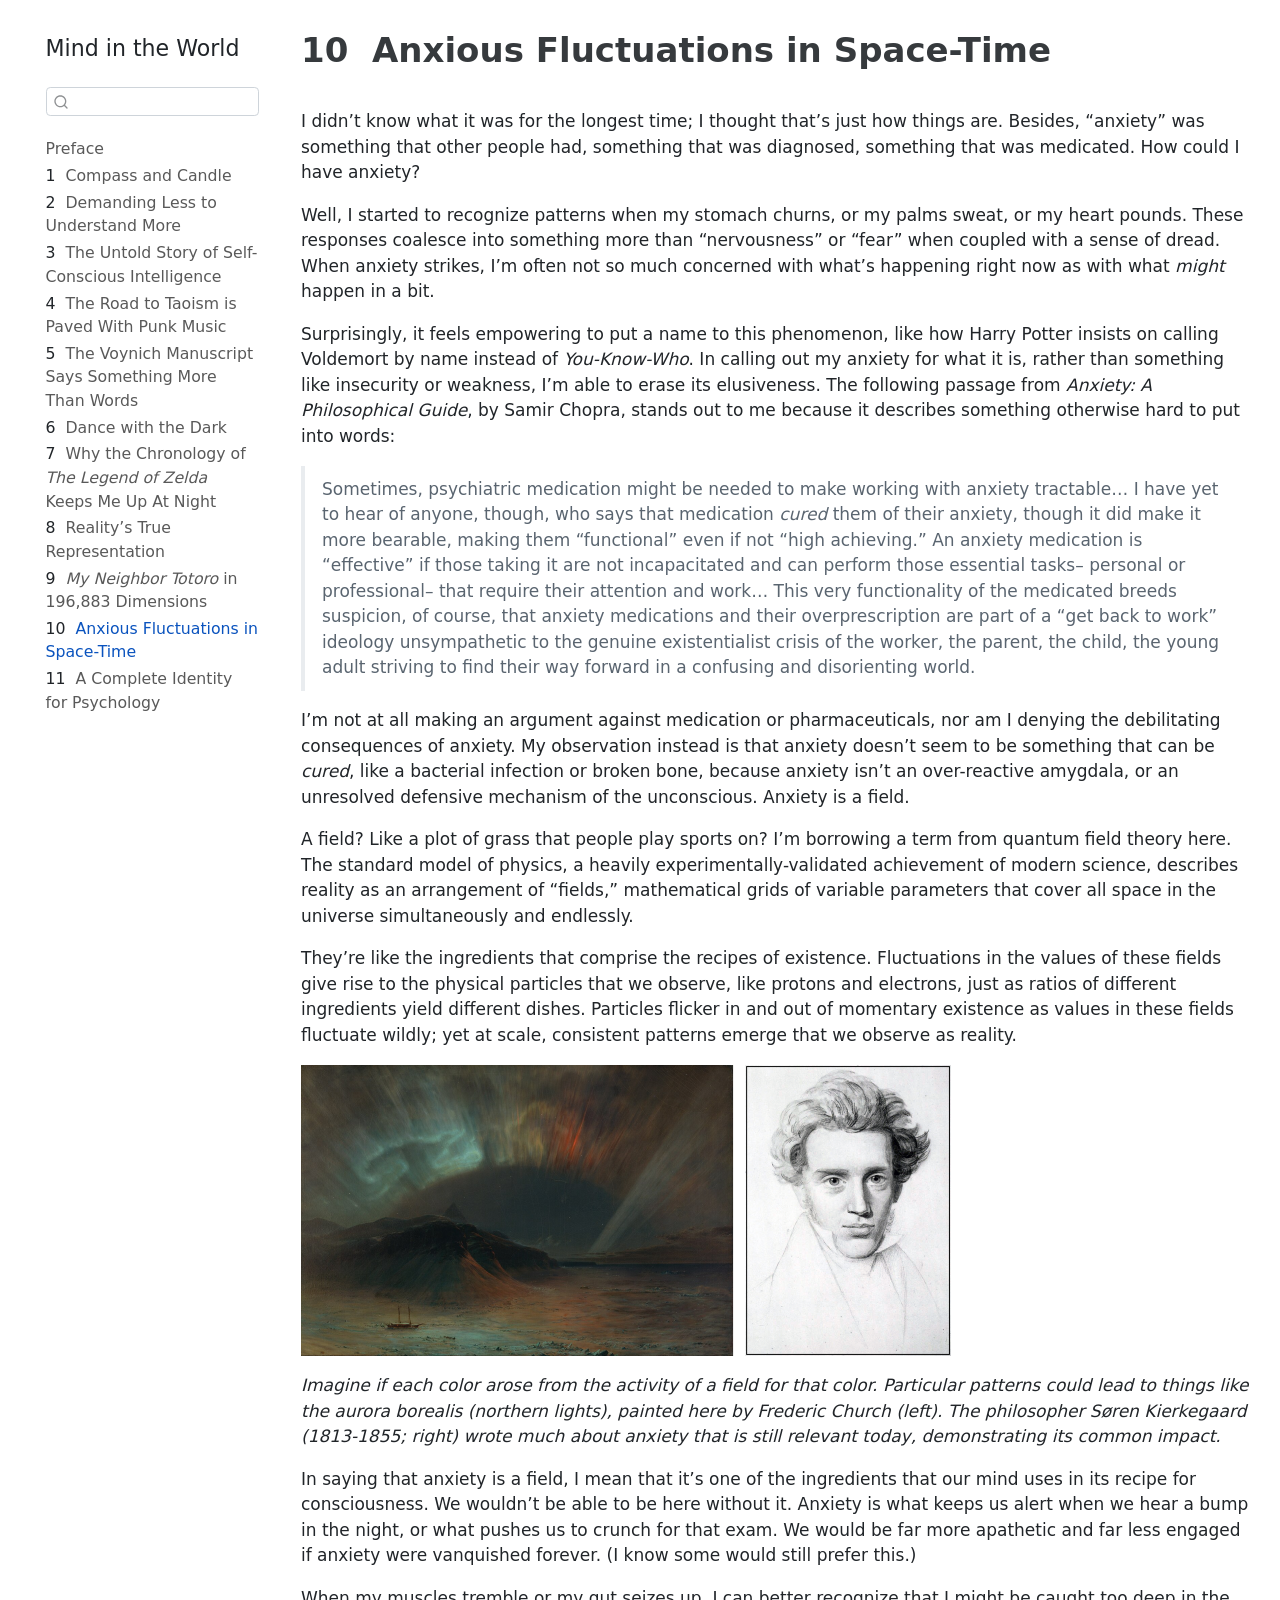
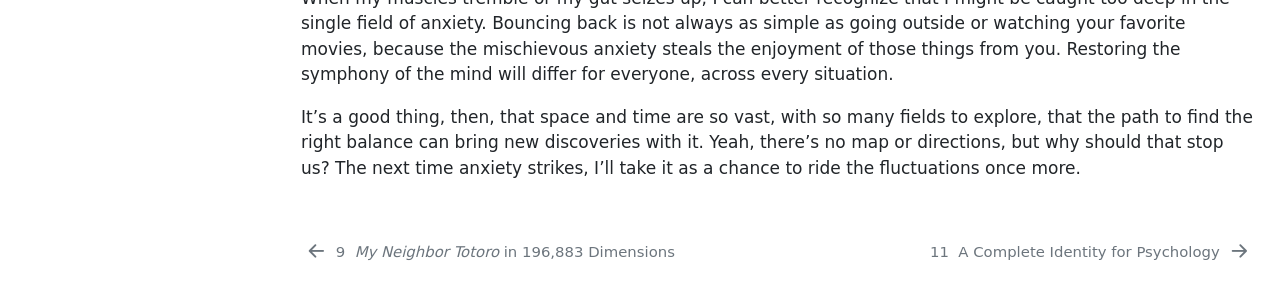
==== docs/anxiety.html @ 8a049e77 "add files" ====
<!DOCTYPE html>
<html xmlns="http://www.w3.org/1999/xhtml" lang="en" xml:lang="en"><head>

<meta charset="utf-8">
<meta name="generator" content="quarto-1.3.450">

<meta name="viewport" content="width=device-width, initial-scale=1.0, user-scalable=yes">


<title>Mind in the World - 10&nbsp; Anxious Fluctuations in Space-Time</title>
<style>
code{white-space: pre-wrap;}
span.smallcaps{font-variant: small-caps;}
div.columns{display: flex; gap: min(4vw, 1.5em);}
div.column{flex: auto; overflow-x: auto;}
div.hanging-indent{margin-left: 1.5em; text-indent: -1.5em;}
ul.task-list{list-style: none;}
ul.task-list li input[type="checkbox"] {
  width: 0.8em;
  margin: 0 0.8em 0.2em -1em; /* quarto-specific, see https://github.com/quarto-dev/quarto-cli/issues/4556 */ 
  vertical-align: middle;
}
</style>


<script src="site_libs/quarto-nav/quarto-nav.js"></script>
<script src="site_libs/quarto-nav/headroom.min.js"></script>
<script src="site_libs/clipboard/clipboard.min.js"></script>
<script src="site_libs/quarto-search/autocomplete.umd.js"></script>
<script src="site_libs/quarto-search/fuse.min.js"></script>
<script src="site_libs/quarto-search/quarto-search.js"></script>
<meta name="quarto:offset" content="./">
<link href="./psychology.html" rel="next">
<link href="./monster.html" rel="prev">
<script src="site_libs/quarto-html/quarto.js"></script>
<script src="site_libs/quarto-html/popper.min.js"></script>
<script src="site_libs/quarto-html/tippy.umd.min.js"></script>
<script src="site_libs/quarto-html/anchor.min.js"></script>
<link href="site_libs/quarto-html/tippy.css" rel="stylesheet">
<link href="site_libs/quarto-html/quarto-syntax-highlighting.css" rel="stylesheet" id="quarto-text-highlighting-styles">
<script src="site_libs/bootstrap/bootstrap.min.js"></script>
<link href="site_libs/bootstrap/bootstrap-icons.css" rel="stylesheet">
<link href="site_libs/bootstrap/bootstrap.min.css" rel="stylesheet" id="quarto-bootstrap" data-mode="light">
<script id="quarto-search-options" type="application/json">{
  "location": "sidebar",
  "copy-button": false,
  "collapse-after": 3,
  "panel-placement": "start",
  "type": "textbox",
  "limit": 20,
  "language": {
    "search-no-results-text": "No results",
    "search-matching-documents-text": "matching documents",
    "search-copy-link-title": "Copy link to search",
    "search-hide-matches-text": "Hide additional matches",
    "search-more-match-text": "more match in this document",
    "search-more-matches-text": "more matches in this document",
    "search-clear-button-title": "Clear",
    "search-detached-cancel-button-title": "Cancel",
    "search-submit-button-title": "Submit",
    "search-label": "Search"
  }
}</script>


<link rel="stylesheet" href="styles.css">
</head>

<body class="nav-sidebar floating">

<div id="quarto-search-results"></div>
  <header id="quarto-header" class="headroom fixed-top">
  <nav class="quarto-secondary-nav">
    <div class="container-fluid d-flex">
      <button type="button" class="quarto-btn-toggle btn" data-bs-toggle="collapse" data-bs-target="#quarto-sidebar,#quarto-sidebar-glass" aria-controls="quarto-sidebar" aria-expanded="false" aria-label="Toggle sidebar navigation" onclick="if (window.quartoToggleHeadroom) { window.quartoToggleHeadroom(); }">
        <i class="bi bi-layout-text-sidebar-reverse"></i>
      </button>
      <nav class="quarto-page-breadcrumbs" aria-label="breadcrumb"><ol class="breadcrumb"><li class="breadcrumb-item"><a href="./anxiety.html"><span class="chapter-number">10</span>&nbsp; <span class="chapter-title">Anxious Fluctuations in Space-Time</span></a></li></ol></nav>
      <a class="flex-grow-1" role="button" data-bs-toggle="collapse" data-bs-target="#quarto-sidebar,#quarto-sidebar-glass" aria-controls="quarto-sidebar" aria-expanded="false" aria-label="Toggle sidebar navigation" onclick="if (window.quartoToggleHeadroom) { window.quartoToggleHeadroom(); }">      
      </a>
      <button type="button" class="btn quarto-search-button" aria-label="" onclick="window.quartoOpenSearch();">
        <i class="bi bi-search"></i>
      </button>
    </div>
  </nav>
</header>
<!-- content -->
<div id="quarto-content" class="quarto-container page-columns page-rows-contents page-layout-full">
<!-- sidebar -->
  <nav id="quarto-sidebar" class="sidebar collapse collapse-horizontal sidebar-navigation floating overflow-auto">
    <div class="pt-lg-2 mt-2 text-left sidebar-header">
    <div class="sidebar-title mb-0 py-0">
      <a href="./">Mind in the World</a> 
    </div>
      </div>
        <div class="mt-2 flex-shrink-0 align-items-center">
        <div class="sidebar-search">
        <div id="quarto-search" class="" title="Search"></div>
        </div>
        </div>
    <div class="sidebar-menu-container"> 
    <ul class="list-unstyled mt-1">
        <li class="sidebar-item">
  <div class="sidebar-item-container"> 
  <a href="./index.html" class="sidebar-item-text sidebar-link">
 <span class="menu-text">Preface</span></a>
  </div>
</li>
        <li class="sidebar-item">
  <div class="sidebar-item-container"> 
  <a href="./compass-and-candle.html" class="sidebar-item-text sidebar-link">
 <span class="menu-text"><span class="chapter-number">1</span>&nbsp; <span class="chapter-title">Compass and Candle</span></span></a>
  </div>
</li>
        <li class="sidebar-item">
  <div class="sidebar-item-container"> 
  <a href="./self.html" class="sidebar-item-text sidebar-link">
 <span class="menu-text"><span class="chapter-number">2</span>&nbsp; <span class="chapter-title">Demanding Less to Understand More</span></span></a>
  </div>
</li>
        <li class="sidebar-item">
  <div class="sidebar-item-container"> 
  <a href="./movement.html" class="sidebar-item-text sidebar-link">
 <span class="menu-text"><span class="chapter-number">3</span>&nbsp; <span class="chapter-title">The Untold Story of Self-Conscious Intelligence</span></span></a>
  </div>
</li>
        <li class="sidebar-item">
  <div class="sidebar-item-container"> 
  <a href="./tao-punk.html" class="sidebar-item-text sidebar-link">
 <span class="menu-text"><span class="chapter-number">4</span>&nbsp; <span class="chapter-title">The Road to Taoism is Paved With Punk Music</span></span></a>
  </div>
</li>
        <li class="sidebar-item">
  <div class="sidebar-item-container"> 
  <a href="./vms.html" class="sidebar-item-text sidebar-link">
 <span class="menu-text"><span class="chapter-number">5</span>&nbsp; <span class="chapter-title">The Voynich Manuscript Says Something More Than Words</span></span></a>
  </div>
</li>
        <li class="sidebar-item">
  <div class="sidebar-item-container"> 
  <a href="./individuation.html" class="sidebar-item-text sidebar-link">
 <span class="menu-text"><span class="chapter-number">6</span>&nbsp; <span class="chapter-title">Dance with the Dark</span></span></a>
  </div>
</li>
        <li class="sidebar-item">
  <div class="sidebar-item-container"> 
  <a href="./zelda-timeline.html" class="sidebar-item-text sidebar-link">
 <span class="menu-text"><span class="chapter-number">7</span>&nbsp; <span class="chapter-title">Why the Chronology of <em>The Legend of Zelda</em> Keeps Me Up At Night</span></span></a>
  </div>
</li>
        <li class="sidebar-item">
  <div class="sidebar-item-container"> 
  <a href="./representation.html" class="sidebar-item-text sidebar-link">
 <span class="menu-text"><span class="chapter-number">8</span>&nbsp; <span class="chapter-title">Reality’s True Representation</span></span></a>
  </div>
</li>
        <li class="sidebar-item">
  <div class="sidebar-item-container"> 
  <a href="./monster.html" class="sidebar-item-text sidebar-link">
 <span class="menu-text"><span class="chapter-number">9</span>&nbsp; <span class="chapter-title"><em>My Neighbor Totoro</em> in 196,883 Dimensions</span></span></a>
  </div>
</li>
        <li class="sidebar-item">
  <div class="sidebar-item-container"> 
  <a href="./anxiety.html" class="sidebar-item-text sidebar-link active">
 <span class="menu-text"><span class="chapter-number">10</span>&nbsp; <span class="chapter-title">Anxious Fluctuations in Space-Time</span></span></a>
  </div>
</li>
        <li class="sidebar-item">
  <div class="sidebar-item-container"> 
  <a href="./psychology.html" class="sidebar-item-text sidebar-link">
 <span class="menu-text"><span class="chapter-number">11</span>&nbsp; <span class="chapter-title">A Complete Identity for Psychology</span></span></a>
  </div>
</li>
    </ul>
    </div>
</nav>
<div id="quarto-sidebar-glass" data-bs-toggle="collapse" data-bs-target="#quarto-sidebar,#quarto-sidebar-glass"></div>
<!-- margin-sidebar -->
    <div id="quarto-margin-sidebar" class="sidebar margin-sidebar zindex-bottom">
        
    </div>
<!-- main -->
<main class="content column-page-right" id="quarto-document-content">

<header id="title-block-header" class="quarto-title-block default">
<div class="quarto-title">
<h1 class="title"><span class="chapter-number">10</span>&nbsp; <span class="chapter-title">Anxious Fluctuations in Space-Time</span></h1>
</div>



<div class="quarto-title-meta">

    
  
    
  </div>
  

</header>

<p>I didn’t know what it was for the longest time; I thought that’s just how things are. Besides, “anxiety” was something that other people had, something that was diagnosed, something that was medicated. How could I have anxiety?</p>
<p>Well, I started to recognize patterns when my stomach churns, or my palms sweat, or my heart pounds. These responses coalesce into something more than “nervousness” or “fear” when coupled with a sense of dread. When anxiety strikes, I’m often not so much concerned with what’s happening right now as with what <em>might</em> happen in a bit.</p>
<p>Surprisingly, it feels empowering to put a name to this phenomenon, like how Harry Potter insists on calling Voldemort by name instead of <em>You-Know-Who</em>. In calling out my anxiety for what it is, rather than something like insecurity or weakness, I’m able to erase its elusiveness. The following passage from <em>Anxiety: A Philosophical Guide</em>, by Samir Chopra, stands out to me because it describes something otherwise hard to put into words:</p>
<blockquote class="blockquote">
<p>Sometimes, psychiatric medication might be needed to make working with anxiety tractable… I have yet to hear of anyone, though, who says that medication <em>cured</em> them of their anxiety, though it did make it more bearable, making them “functional” even if not “high achieving.” An anxiety medication is “effective” if those taking it are not incapacitated and can perform those essential tasks– personal or professional– that require their attention and work… This very functionality of the medicated breeds suspicion, of course, that anxiety medications and their overprescription are part of a “get back to work” ideology unsympathetic to the genuine existentialist crisis of the worker, the parent, the child, the young adult striving to find their way forward in a confusing and disorienting world.</p>
</blockquote>
<p>I’m not at all making an argument against medication or pharmaceuticals, nor am I denying the debilitating consequences of anxiety. My observation instead is that anxiety doesn’t seem to be something that can be <em>cured</em>, like a bacterial infection or broken bone, because anxiety isn’t an over-reactive amygdala, or an unresolved defensive mechanism of the unconscious. Anxiety is a field.</p>
<p>A field? Like a plot of grass that people play sports on? I’m borrowing a term from quantum field theory here. The standard model of physics, a heavily experimentally-validated achievement of modern science, describes reality as an arrangement of “fields,” mathematical grids of variable parameters that cover all space in the universe simultaneously and endlessly.</p>
<p>They’re like the ingredients that comprise the recipes of existence. Fluctuations in the values of these fields give rise to the physical particles that we observe, like protons and electrons, just as ratios of different ingredients yield different dishes. Particles flicker in and out of momentary existence as values in these fields fluctuate wildly; yet at scale, consistent patterns emerge that we observe as reality.</p>
<p><img src="files/anxiety.png" class="img-fluid"></p>
<p><em>Imagine if each color arose from the activity of a field for that color. Particular patterns could lead to things like the aurora borealis (northern lights), painted here by Frederic Church (left). The philosopher Søren Kierkegaard (1813-1855; right) wrote much about anxiety that is still relevant today, demonstrating its common impact.</em></p>
<p>In saying that anxiety is a field, I mean that it’s one of the ingredients that our mind uses in its recipe for consciousness. We wouldn’t be able to be here without it. Anxiety is what keeps us alert when we hear a bump in the night, or what pushes us to crunch for that exam. We would be far more apathetic and far less engaged if anxiety were vanquished forever. (I know some would still prefer this.)</p>
<p>When my muscles tremble or my gut seizes up, I can better recognize that I might be caught too deep in the single field of anxiety. Bouncing back is not always as simple as going outside or watching your favorite movies, because the mischievous anxiety steals the enjoyment of those things from you. Restoring the symphony of the mind will differ for everyone, across every situation.</p>
<p>It’s a good thing, then, that space and time are so vast, with so many fields to explore, that the path to find the right balance can bring new discoveries with it. Yeah, there’s no map or directions, but why should that stop us? The next time anxiety strikes, I’ll take it as a chance to ride the fluctuations once more.</p>



</main> <!-- /main -->
<script id="quarto-html-after-body" type="application/javascript">
window.document.addEventListener("DOMContentLoaded", function (event) {
  const toggleBodyColorMode = (bsSheetEl) => {
    const mode = bsSheetEl.getAttribute("data-mode");
    const bodyEl = window.document.querySelector("body");
    if (mode === "dark") {
      bodyEl.classList.add("quarto-dark");
      bodyEl.classList.remove("quarto-light");
    } else {
      bodyEl.classList.add("quarto-light");
      bodyEl.classList.remove("quarto-dark");
    }
  }
  const toggleBodyColorPrimary = () => {
    const bsSheetEl = window.document.querySelector("link#quarto-bootstrap");
    if (bsSheetEl) {
      toggleBodyColorMode(bsSheetEl);
    }
  }
  toggleBodyColorPrimary();  
  const icon = "";
  const anchorJS = new window.AnchorJS();
  anchorJS.options = {
    placement: 'right',
    icon: icon
  };
  anchorJS.add('.anchored');
  const isCodeAnnotation = (el) => {
    for (const clz of el.classList) {
      if (clz.startsWith('code-annotation-')) {                     
        return true;
      }
    }
    return false;
  }
  const clipboard = new window.ClipboardJS('.code-copy-button', {
    text: function(trigger) {
      const codeEl = trigger.previousElementSibling.cloneNode(true);
      for (const childEl of codeEl.children) {
        if (isCodeAnnotation(childEl)) {
          childEl.remove();
        }
      }
      return codeEl.innerText;
    }
  });
  clipboard.on('success', function(e) {
    // button target
    const button = e.trigger;
    // don't keep focus
    button.blur();
    // flash "checked"
    button.classList.add('code-copy-button-checked');
    var currentTitle = button.getAttribute("title");
    button.setAttribute("title", "Copied!");
    let tooltip;
    if (window.bootstrap) {
      button.setAttribute("data-bs-toggle", "tooltip");
      button.setAttribute("data-bs-placement", "left");
      button.setAttribute("data-bs-title", "Copied!");
      tooltip = new bootstrap.Tooltip(button, 
        { trigger: "manual", 
          customClass: "code-copy-button-tooltip",
          offset: [0, -8]});
      tooltip.show();    
    }
    setTimeout(function() {
      if (tooltip) {
        tooltip.hide();
        button.removeAttribute("data-bs-title");
        button.removeAttribute("data-bs-toggle");
        button.removeAttribute("data-bs-placement");
      }
      button.setAttribute("title", currentTitle);
      button.classList.remove('code-copy-button-checked');
    }, 1000);
    // clear code selection
    e.clearSelection();
  });
  function tippyHover(el, contentFn) {
    const config = {
      allowHTML: true,
      content: contentFn,
      maxWidth: 500,
      delay: 100,
      arrow: false,
      appendTo: function(el) {
          return el.parentElement;
      },
      interactive: true,
      interactiveBorder: 10,
      theme: 'quarto',
      placement: 'bottom-start'
    };
    window.tippy(el, config); 
  }
  const noterefs = window.document.querySelectorAll('a[role="doc-noteref"]');
  for (var i=0; i<noterefs.length; i++) {
    const ref = noterefs[i];
    tippyHover(ref, function() {
      // use id or data attribute instead here
      let href = ref.getAttribute('data-footnote-href') || ref.getAttribute('href');
      try { href = new URL(href).hash; } catch {}
      const id = href.replace(/^#\/?/, "");
      const note = window.document.getElementById(id);
      return note.innerHTML;
    });
  }
      let selectedAnnoteEl;
      const selectorForAnnotation = ( cell, annotation) => {
        let cellAttr = 'data-code-cell="' + cell + '"';
        let lineAttr = 'data-code-annotation="' +  annotation + '"';
        const selector = 'span[' + cellAttr + '][' + lineAttr + ']';
        return selector;
      }
      const selectCodeLines = (annoteEl) => {
        const doc = window.document;
        const targetCell = annoteEl.getAttribute("data-target-cell");
        const targetAnnotation = annoteEl.getAttribute("data-target-annotation");
        const annoteSpan = window.document.querySelector(selectorForAnnotation(targetCell, targetAnnotation));
        const lines = annoteSpan.getAttribute("data-code-lines").split(",");
        const lineIds = lines.map((line) => {
          return targetCell + "-" + line;
        })
        let top = null;
        let height = null;
        let parent = null;
        if (lineIds.length > 0) {
            //compute the position of the single el (top and bottom and make a div)
            const el = window.document.getElementById(lineIds[0]);
            top = el.offsetTop;
            height = el.offsetHeight;
            parent = el.parentElement.parentElement;
          if (lineIds.length > 1) {
            const lastEl = window.document.getElementById(lineIds[lineIds.length - 1]);
            const bottom = lastEl.offsetTop + lastEl.offsetHeight;
            height = bottom - top;
          }
          if (top !== null && height !== null && parent !== null) {
            // cook up a div (if necessary) and position it 
            let div = window.document.getElementById("code-annotation-line-highlight");
            if (div === null) {
              div = window.document.createElement("div");
              div.setAttribute("id", "code-annotation-line-highlight");
              div.style.position = 'absolute';
              parent.appendChild(div);
            }
            div.style.top = top - 2 + "px";
            div.style.height = height + 4 + "px";
            let gutterDiv = window.document.getElementById("code-annotation-line-highlight-gutter");
            if (gutterDiv === null) {
              gutterDiv = window.document.createElement("div");
              gutterDiv.setAttribute("id", "code-annotation-line-highlight-gutter");
              gutterDiv.style.position = 'absolute';
              const codeCell = window.document.getElementById(targetCell);
              const gutter = codeCell.querySelector('.code-annotation-gutter');
              gutter.appendChild(gutterDiv);
            }
            gutterDiv.style.top = top - 2 + "px";
            gutterDiv.style.height = height + 4 + "px";
          }
          selectedAnnoteEl = annoteEl;
        }
      };
      const unselectCodeLines = () => {
        const elementsIds = ["code-annotation-line-highlight", "code-annotation-line-highlight-gutter"];
        elementsIds.forEach((elId) => {
          const div = window.document.getElementById(elId);
          if (div) {
            div.remove();
          }
        });
        selectedAnnoteEl = undefined;
      };
      // Attach click handler to the DT
      const annoteDls = window.document.querySelectorAll('dt[data-target-cell]');
      for (const annoteDlNode of annoteDls) {
        annoteDlNode.addEventListener('click', (event) => {
          const clickedEl = event.target;
          if (clickedEl !== selectedAnnoteEl) {
            unselectCodeLines();
            const activeEl = window.document.querySelector('dt[data-target-cell].code-annotation-active');
            if (activeEl) {
              activeEl.classList.remove('code-annotation-active');
            }
            selectCodeLines(clickedEl);
            clickedEl.classList.add('code-annotation-active');
          } else {
            // Unselect the line
            unselectCodeLines();
            clickedEl.classList.remove('code-annotation-active');
          }
        });
      }
  const findCites = (el) => {
    const parentEl = el.parentElement;
    if (parentEl) {
      const cites = parentEl.dataset.cites;
      if (cites) {
        return {
          el,
          cites: cites.split(' ')
        };
      } else {
        return findCites(el.parentElement)
      }
    } else {
      return undefined;
    }
  };
  var bibliorefs = window.document.querySelectorAll('a[role="doc-biblioref"]');
  for (var i=0; i<bibliorefs.length; i++) {
    const ref = bibliorefs[i];
    const citeInfo = findCites(ref);
    if (citeInfo) {
      tippyHover(citeInfo.el, function() {
        var popup = window.document.createElement('div');
        citeInfo.cites.forEach(function(cite) {
          var citeDiv = window.document.createElement('div');
          citeDiv.classList.add('hanging-indent');
          citeDiv.classList.add('csl-entry');
          var biblioDiv = window.document.getElementById('ref-' + cite);
          if (biblioDiv) {
            citeDiv.innerHTML = biblioDiv.innerHTML;
          }
          popup.appendChild(citeDiv);
        });
        return popup.innerHTML;
      });
    }
  }
});
</script>
<nav class="page-navigation column-page-right">
  <div class="nav-page nav-page-previous">
      <a href="./monster.html" class="pagination-link">
        <i class="bi bi-arrow-left-short"></i> <span class="nav-page-text"><span class="chapter-number">9</span>&nbsp; <span class="chapter-title"><em>My Neighbor Totoro</em> in 196,883 Dimensions</span></span>
      </a>          
  </div>
  <div class="nav-page nav-page-next">
      <a href="./psychology.html" class="pagination-link">
        <span class="nav-page-text"><span class="chapter-number">11</span>&nbsp; <span class="chapter-title">A Complete Identity for Psychology</span></span> <i class="bi bi-arrow-right-short"></i>
      </a>
  </div>
</nav>
</div> <!-- /content -->



</body></html>
---- docs/site_libs/quarto-html/tippy.css ----
.tippy-box[data-animation=fade][data-state=hidden]{opacity:0}[data-tippy-root]{max-width:calc(100vw - 10px)}.tippy-box{position:relative;background-color:#333;color:#fff;border-radius:4px;font-size:14px;line-height:1.4;white-space:normal;outline:0;transition-property:transform,visibility,opacity}.tippy-box[data-placement^=top]>.tippy-arrow{bottom:0}.tippy-box[data-placement^=top]>.tippy-arrow:before{bottom:-7px;left:0;border-width:8px 8px 0;border-top-color:initial;transform-origin:center top}.tippy-box[data-placement^=bottom]>.tippy-arrow{top:0}.tippy-box[data-placement^=bottom]>.tippy-arrow:before{top:-7px;left:0;border-width:0 8px 8px;border-bottom-color:initial;transform-origin:center bottom}.tippy-box[data-placement^=left]>.tippy-arrow{right:0}.tippy-box[data-placement^=left]>.tippy-arrow:before{border-width:8px 0 8px 8px;border-left-color:initial;right:-7px;transform-origin:center left}.tippy-box[data-placement^=right]>.tippy-arrow{left:0}.tippy-box[data-placement^=right]>.tippy-arrow:before{left:-7px;border-width:8px 8px 8px 0;border-right-color:initial;transform-origin:center right}.tippy-box[data-inertia][data-state=visible]{transition-timing-function:cubic-bezier(.54,1.5,.38,1.11)}.tippy-arrow{width:16px;height:16px;color:#333}.tippy-arrow:before{content:"";position:absolute;border-color:transparent;border-style:solid}.tippy-content{position:relative;padding:5px 9px;z-index:1}
---- docs/site_libs/quarto-html/quarto-syntax-highlighting.css ----
/* quarto syntax highlight colors */
:root {
  --quarto-hl-ot-color: #003B4F;
  --quarto-hl-at-color: #657422;
  --quarto-hl-ss-color: #20794D;
  --quarto-hl-an-color: #5E5E5E;
  --quarto-hl-fu-color: #4758AB;
  --quarto-hl-st-color: #20794D;
  --quarto-hl-cf-color: #003B4F;
  --quarto-hl-op-color: #5E5E5E;
  --quarto-hl-er-color: #AD0000;
  --quarto-hl-bn-color: #AD0000;
  --quarto-hl-al-color: #AD0000;
  --quarto-hl-va-color: #111111;
  --quarto-hl-bu-color: inherit;
  --quarto-hl-ex-color: inherit;
  --quarto-hl-pp-color: #AD0000;
  --quarto-hl-in-color: #5E5E5E;
  --quarto-hl-vs-color: #20794D;
  --quarto-hl-wa-color: #5E5E5E;
  --quarto-hl-do-color: #5E5E5E;
  --quarto-hl-im-color: #00769E;
  --quarto-hl-ch-color: #20794D;
  --quarto-hl-dt-color: #AD0000;
  --quarto-hl-fl-color: #AD0000;
  --quarto-hl-co-color: #5E5E5E;
  --quarto-hl-cv-color: #5E5E5E;
  --quarto-hl-cn-color: #8f5902;
  --quarto-hl-sc-color: #5E5E5E;
  --quarto-hl-dv-color: #AD0000;
  --quarto-hl-kw-color: #003B4F;
}

/* other quarto variables */
:root {
  --quarto-font-monospace: SFMono-Regular, Menlo, Monaco, Consolas, "Liberation Mono", "Courier New", monospace;
}

pre > code.sourceCode > span {
  color: #003B4F;
}

code span {
  color: #003B4F;
}

code.sourceCode > span {
  color: #003B4F;
}

div.sourceCode,
div.sourceCode pre.sourceCode {
  color: #003B4F;
}

code span.ot {
  color: #003B4F;
  font-style: inherit;
}

code span.at {
  color: #657422;
  font-style: inherit;
}

code span.ss {
  color: #20794D;
  font-style: inherit;
}

code span.an {
  color: #5E5E5E;
  font-style: inherit;
}

code span.fu {
  color: #4758AB;
  font-style: inherit;
}

code span.st {
  color: #20794D;
  font-style: inherit;
}

code span.cf {
  color: #003B4F;
  font-style: inherit;
}

code span.op {
  color: #5E5E5E;
  font-style: inherit;
}

code span.er {
  color: #AD0000;
  font-style: inherit;
}

code span.bn {
  color: #AD0000;
  font-style: inherit;
}

code span.al {
  color: #AD0000;
  font-style: inherit;
}

code span.va {
  color: #111111;
  font-style: inherit;
}

code span.bu {
  font-style: inherit;
}

code span.ex {
  font-style: inherit;
}

code span.pp {
  color: #AD0000;
  font-style: inherit;
}

code span.in {
  color: #5E5E5E;
  font-style: inherit;
}

code span.vs {
  color: #20794D;
  font-style: inherit;
}

code span.wa {
  color: #5E5E5E;
  font-style: italic;
}

code span.do {
  color: #5E5E5E;
  font-style: italic;
}

code span.im {
  color: #00769E;
  font-style: inherit;
}

code span.ch {
  color: #20794D;
  font-style: inherit;
}

code span.dt {
  color: #AD0000;
  font-style: inherit;
}

code span.fl {
  color: #AD0000;
  font-style: inherit;
}

code span.co {
  color: #5E5E5E;
  font-style: inherit;
}

code span.cv {
  color: #5E5E5E;
  font-style: italic;
}

code span.cn {
  color: #8f5902;
  font-style: inherit;
}

code span.sc {
  color: #5E5E5E;
  font-style: inherit;
}

code span.dv {
  color: #AD0000;
  font-style: inherit;
}

code span.kw {
  color: #003B4F;
  font-style: inherit;
}

.prevent-inlining {
  content: "</";
}

/*# sourceMappingURL=debc5d5d77c3f9108843748ff7464032.css.map */
---- docs/styles.css ----
#title-block-header h1.title {
  margin-bottom: 1.25rem !important;
}

@media (max-width: 576px) {
  #title-block-header h1.title {
    margin-bottom: 0.5rem !important;
  }
}
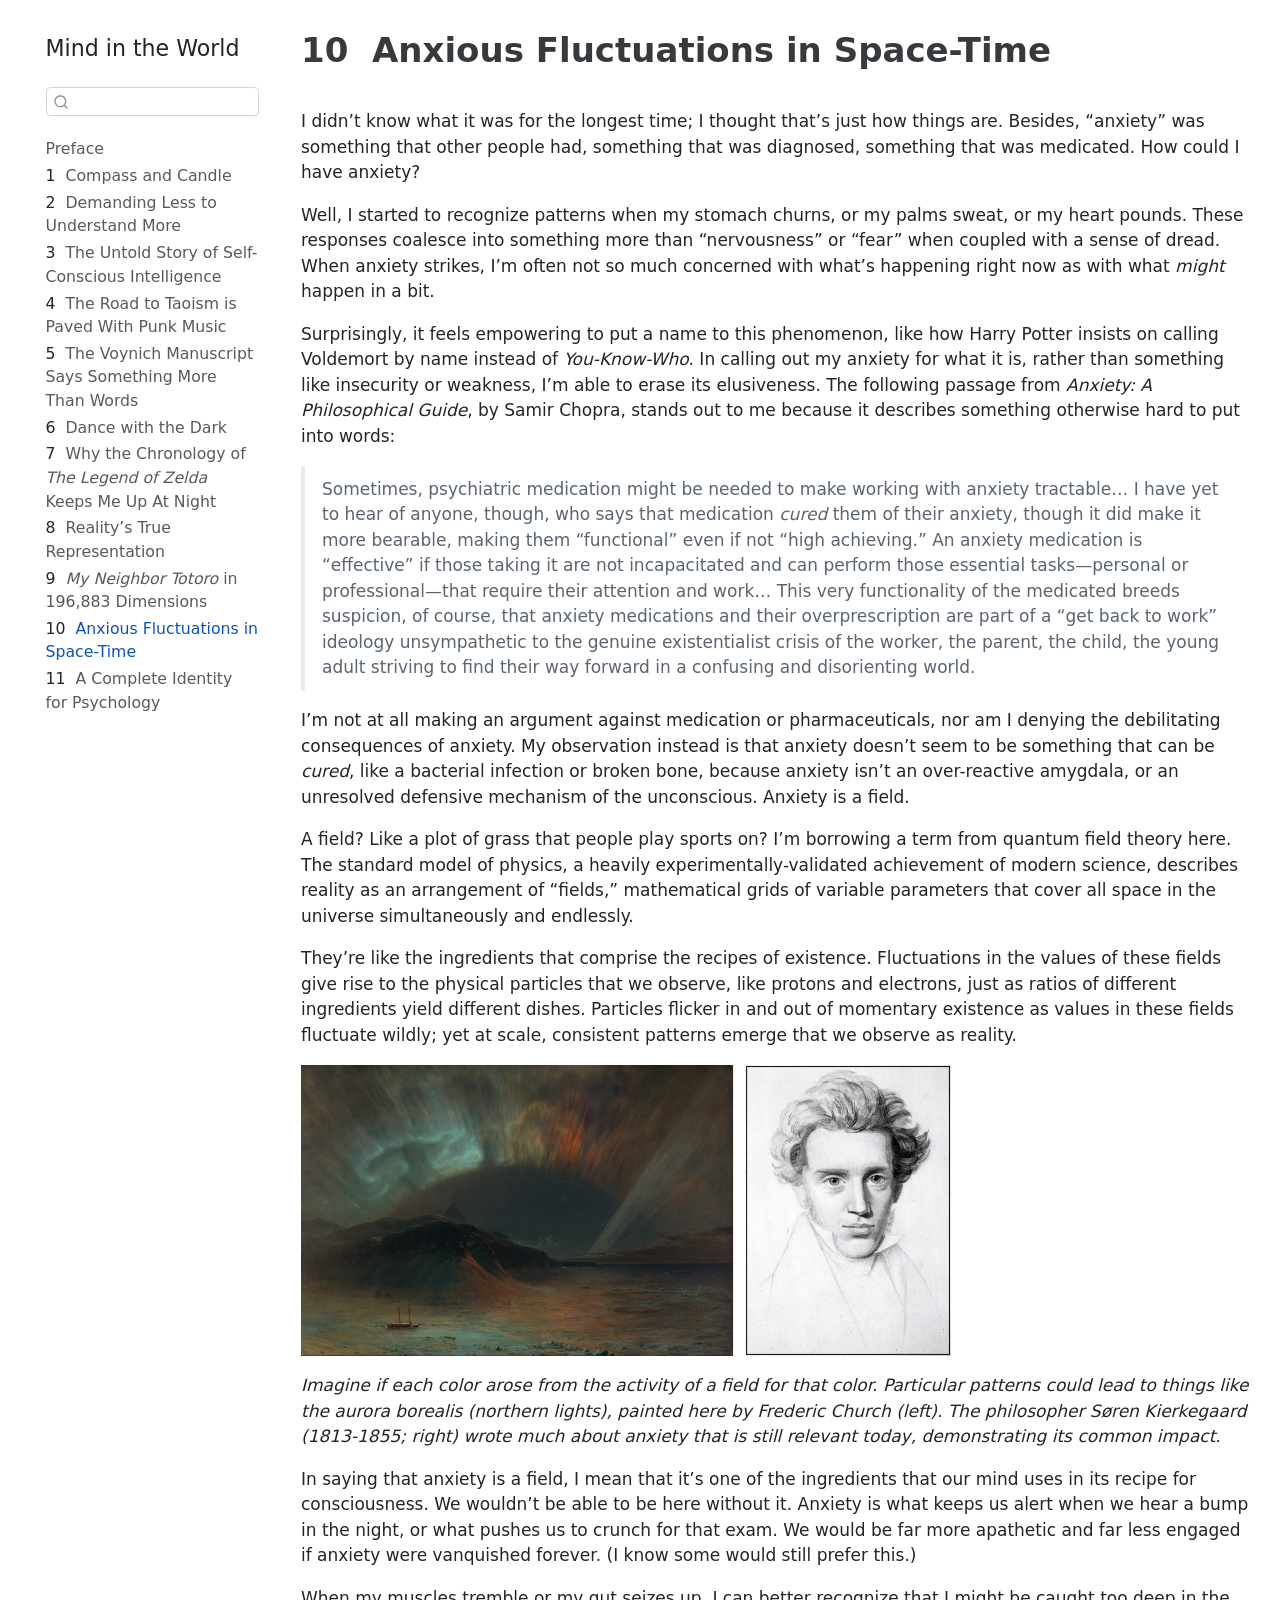
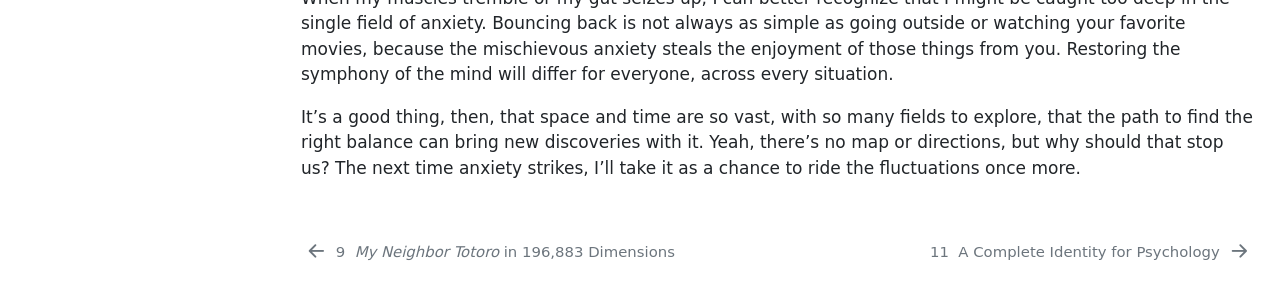
==== commit 0e5f2e90: "update format" ====
--- a/docs/anxiety.html
+++ b/docs/anxiety.html
@@ -204,7 +204,7 @@
 <p>Well, I started to recognize patterns when my stomach churns, or my palms sweat, or my heart pounds. These responses coalesce into something more than “nervousness” or “fear” when coupled with a sense of dread. When anxiety strikes, I’m often not so much concerned with what’s happening right now as with what <em>might</em> happen in a bit.</p>
 <p>Surprisingly, it feels empowering to put a name to this phenomenon, like how Harry Potter insists on calling Voldemort by name instead of <em>You-Know-Who</em>. In calling out my anxiety for what it is, rather than something like insecurity or weakness, I’m able to erase its elusiveness. The following passage from <em>Anxiety: A Philosophical Guide</em>, by Samir Chopra, stands out to me because it describes something otherwise hard to put into words:</p>
 <blockquote class="blockquote">
-<p>Sometimes, psychiatric medication might be needed to make working with anxiety tractable… I have yet to hear of anyone, though, who says that medication <em>cured</em> them of their anxiety, though it did make it more bearable, making them “functional” even if not “high achieving.” An anxiety medication is “effective” if those taking it are not incapacitated and can perform those essential tasks– personal or professional– that require their attention and work… This very functionality of the medicated breeds suspicion, of course, that anxiety medications and their overprescription are part of a “get back to work” ideology unsympathetic to the genuine existentialist crisis of the worker, the parent, the child, the young adult striving to find their way forward in a confusing and disorienting world.</p>
+<p>Sometimes, psychiatric medication might be needed to make working with anxiety tractable… I have yet to hear of anyone, though, who says that medication <em>cured</em> them of their anxiety, though it did make it more bearable, making them “functional” even if not “high achieving.” An anxiety medication is “effective” if those taking it are not incapacitated and can perform those essential tasks—personal or professional—that require their attention and work… This very functionality of the medicated breeds suspicion, of course, that anxiety medications and their overprescription are part of a “get back to work” ideology unsympathetic to the genuine existentialist crisis of the worker, the parent, the child, the young adult striving to find their way forward in a confusing and disorienting world.</p>
 </blockquote>
 <p>I’m not at all making an argument against medication or pharmaceuticals, nor am I denying the debilitating consequences of anxiety. My observation instead is that anxiety doesn’t seem to be something that can be <em>cured</em>, like a bacterial infection or broken bone, because anxiety isn’t an over-reactive amygdala, or an unresolved defensive mechanism of the unconscious. Anxiety is a field.</p>
 <p>A field? Like a plot of grass that people play sports on? I’m borrowing a term from quantum field theory here. The standard model of physics, a heavily experimentally-validated achievement of modern science, describes reality as an arrangement of “fields,” mathematical grids of variable parameters that cover all space in the universe simultaneously and endlessly.</p>
